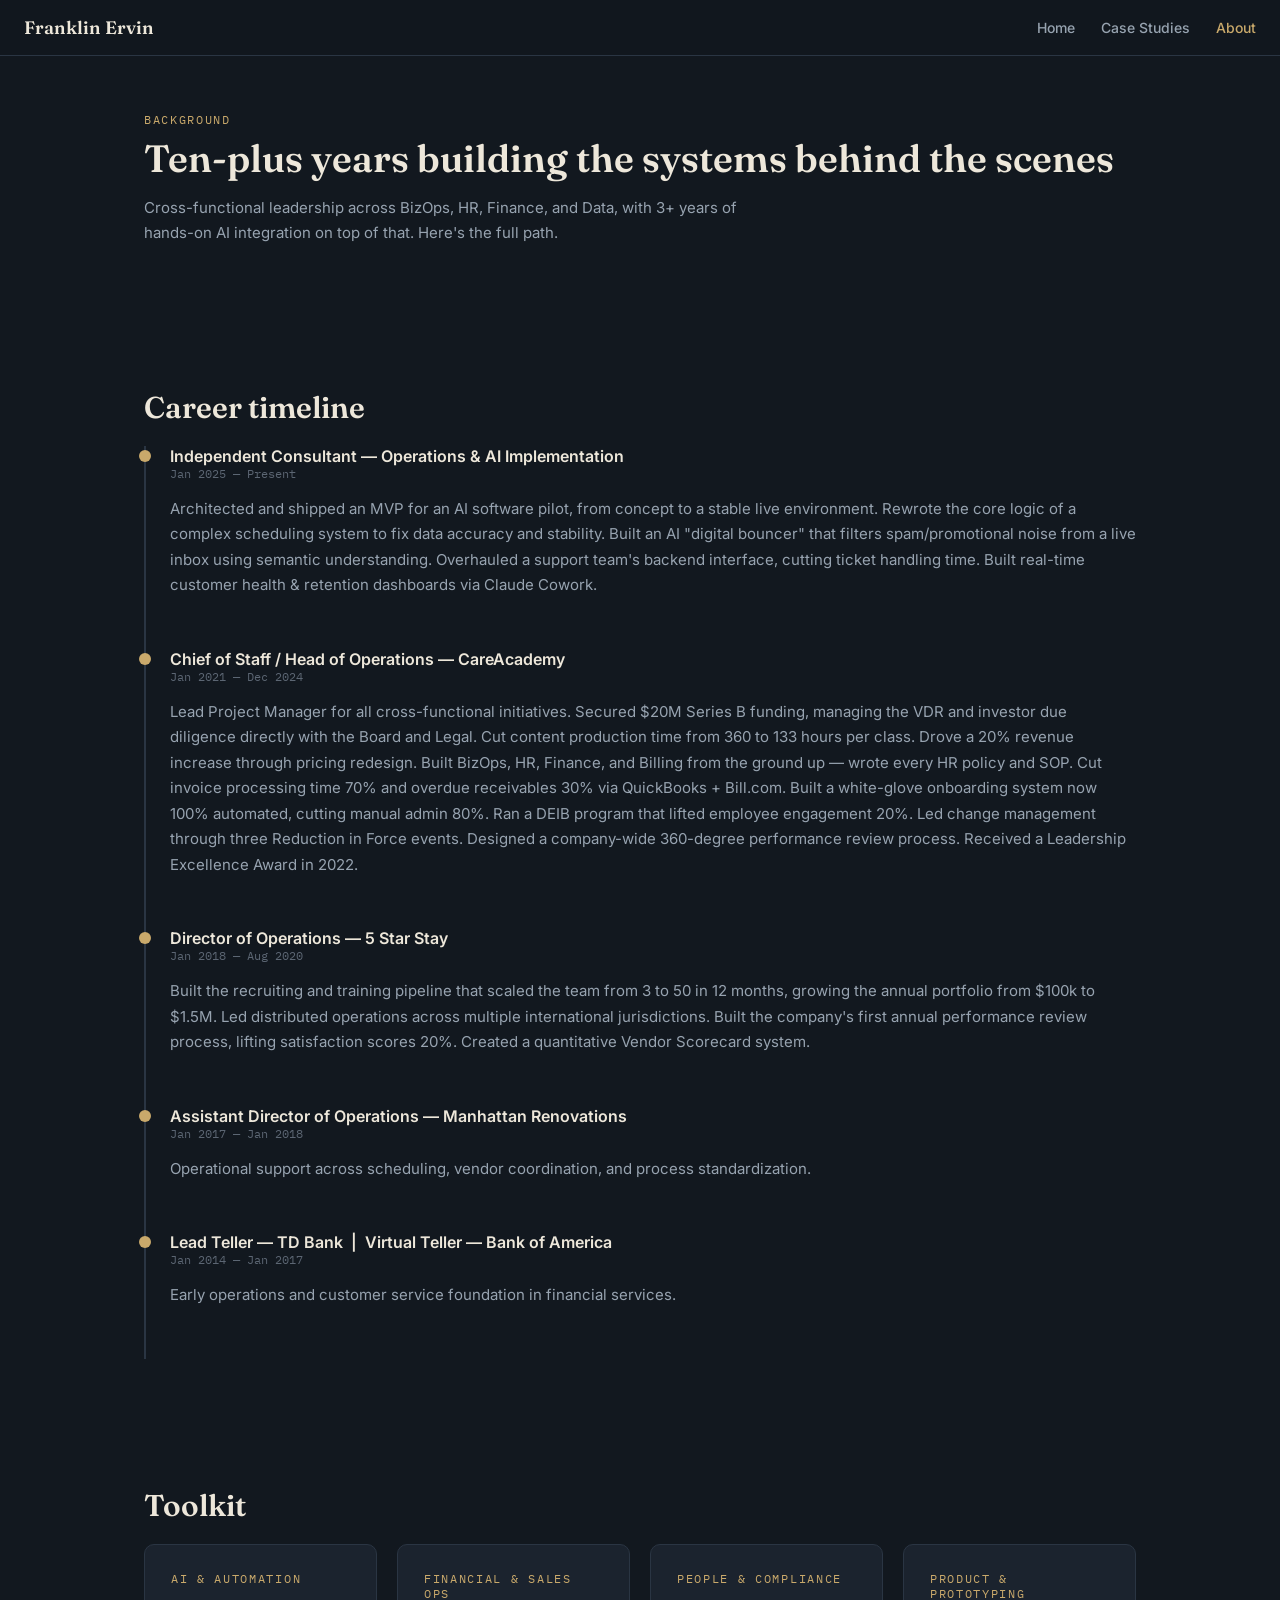
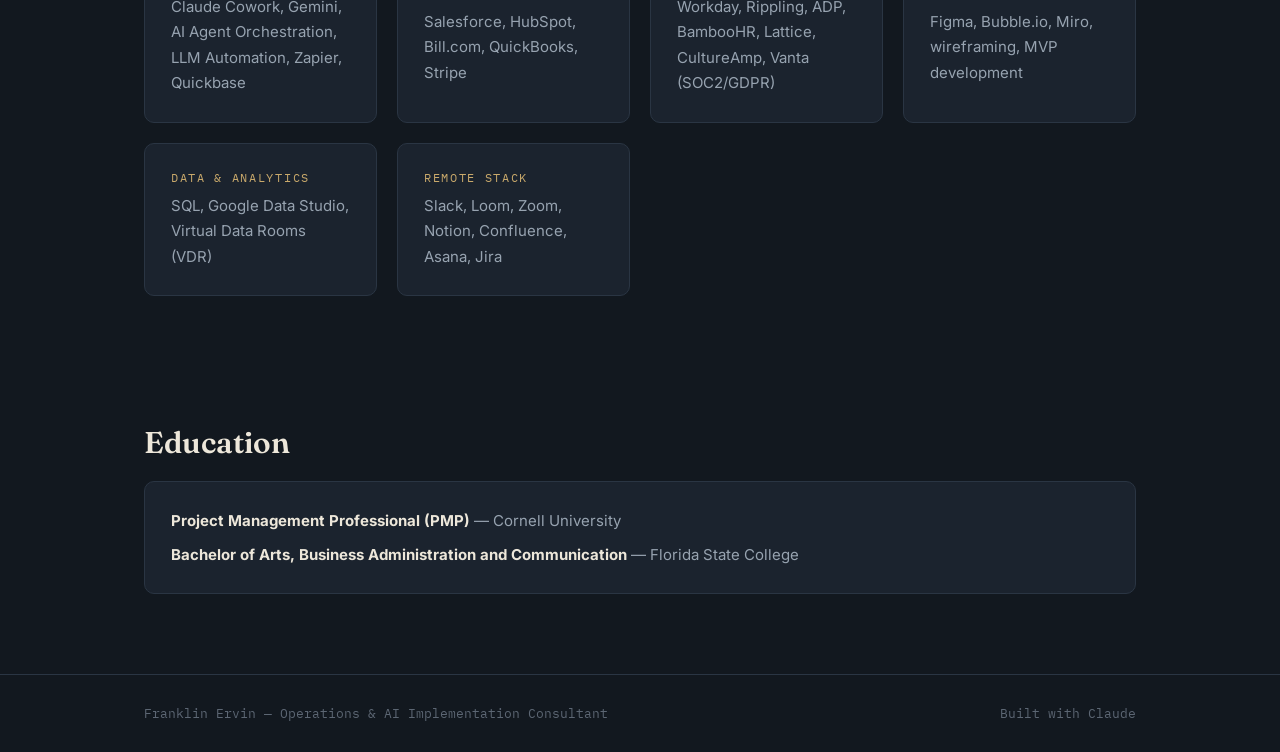
==== about.html @ b717e00a "Add files via upload" ====
<!DOCTYPE html>
<html lang="en">
<head>
<meta charset="UTF-8" />
<meta name="viewport" content="width=device-width, initial-scale=1.0" />
<title>About — Franklin Ervin</title>
<link rel="stylesheet" href="style.css" />
</head>
<body>

<nav class="nav">
  <div class="nav-inner">
    <a href="index.html" class="nav-name">Franklin Ervin</a>
    <div class="nav-links">
      <a href="index.html">Home</a>
      <a href="case-studies.html">Case Studies</a>
      <a href="about.html" class="active">About</a>
    </div>
  </div>
</nav>

<div class="wrap">

  <section style="padding-top: 56px;">
    <div class="eyebrow">Background</div>
    <h1 style="font-size: clamp(28px, 4vw, 38px);">Ten-plus years building the systems behind the scenes</h1>
    <p style="max-width: 620px; margin-top: 14px;">Cross-functional leadership across BizOps, HR, Finance, and Data, with 3+ years of hands-on AI integration on top of that. Here's the full path.</p>
  </section>

  <!-- Timeline -->
  <section>
    <h2>Career timeline</h2>

    <div class="timeline-item">
      <div class="timeline-role">Independent Consultant — Operations &amp; AI Implementation</div>
      <div class="timeline-dates">Jan 2025 &mdash; Present</div>
      <p>Architected and shipped an MVP for an AI software pilot, from concept to a stable live environment. Rewrote the core logic of a complex scheduling system to fix data accuracy and stability. Built an AI "digital bouncer" that filters spam/promotional noise from a live inbox using semantic understanding. Overhauled a support team's backend interface, cutting ticket handling time. Built real-time customer health &amp; retention dashboards via Claude Cowork.</p>
    </div>

    <div class="timeline-item">
      <div class="timeline-role">Chief of Staff / Head of Operations — CareAcademy</div>
      <div class="timeline-dates">Jan 2021 &mdash; Dec 2024</div>
      <p>Lead Project Manager for all cross-functional initiatives. Secured $20M Series B funding, managing the VDR and investor due diligence directly with the Board and Legal. Cut content production time from 360 to 133 hours per class. Drove a 20% revenue increase through pricing redesign. Built BizOps, HR, Finance, and Billing from the ground up &mdash; wrote every HR policy and SOP. Cut invoice processing time 70% and overdue receivables 30% via QuickBooks + Bill.com. Built a white-glove onboarding system now 100% automated, cutting manual admin 80%. Ran a DEIB program that lifted employee engagement 20%. Led change management through three Reduction in Force events. Designed a company-wide 360-degree performance review process. Received a Leadership Excellence Award in 2022.</p>
    </div>

    <div class="timeline-item">
      <div class="timeline-role">Director of Operations — 5 Star Stay</div>
      <div class="timeline-dates">Jan 2018 &mdash; Aug 2020</div>
      <p>Built the recruiting and training pipeline that scaled the team from 3 to 50 in 12 months, growing the annual portfolio from $100k to $1.5M. Led distributed operations across multiple international jurisdictions. Built the company's first annual performance review process, lifting satisfaction scores 20%. Created a quantitative Vendor Scorecard system.</p>
    </div>

    <div class="timeline-item">
      <div class="timeline-role">Assistant Director of Operations — Manhattan Renovations</div>
      <div class="timeline-dates">Jan 2017 &mdash; Jan 2018</div>
      <p>Operational support across scheduling, vendor coordination, and process standardization.</p>
    </div>

    <div class="timeline-item">
      <div class="timeline-role">Lead Teller — TD Bank &nbsp;|&nbsp; Virtual Teller — Bank of America</div>
      <div class="timeline-dates">Jan 2014 &mdash; Jan 2017</div>
      <p>Early operations and customer service foundation in financial services.</p>
    </div>
  </section>

  <!-- Toolkit -->
  <section>
    <h2>Toolkit</h2>
    <div style="display:grid; grid-template-columns: repeat(auto-fit, minmax(220px,1fr)); gap:20px;">
      <div class="card">
        <div class="eyebrow" style="margin-bottom:8px;">AI &amp; Automation</div>
        <p style="margin:0;">Claude Cowork, Gemini, AI Agent Orchestration, LLM Automation, Zapier, Quickbase</p>
      </div>
      <div class="card">
        <div class="eyebrow" style="margin-bottom:8px;">Financial &amp; Sales Ops</div>
        <p style="margin:0;">Salesforce, HubSpot, Bill.com, QuickBooks, Stripe</p>
      </div>
      <div class="card">
        <div class="eyebrow" style="margin-bottom:8px;">People &amp; Compliance</div>
        <p style="margin:0;">Workday, Rippling, ADP, BambooHR, Lattice, CultureAmp, Vanta (SOC2/GDPR)</p>
      </div>
      <div class="card">
        <div class="eyebrow" style="margin-bottom:8px;">Product &amp; Prototyping</div>
        <p style="margin:0;">Figma, Bubble.io, Miro, wireframing, MVP development</p>
      </div>
      <div class="card">
        <div class="eyebrow" style="margin-bottom:8px;">Data &amp; Analytics</div>
        <p style="margin:0;">SQL, Google Data Studio, Virtual Data Rooms (VDR)</p>
      </div>
      <div class="card">
        <div class="eyebrow" style="margin-bottom:8px;">Remote Stack</div>
        <p style="margin:0;">Slack, Loom, Zoom, Notion, Confluence, Asana, Jira</p>
      </div>
    </div>
  </section>

  <!-- Education -->
  <section style="padding-bottom: 80px;">
    <h2>Education</h2>
    <div class="card">
      <p style="margin:0 0 8px;"><strong style="color:var(--cream);">Project Management Professional (PMP)</strong> &mdash; Cornell University</p>
      <p style="margin:0;"><strong style="color:var(--cream);">Bachelor of Arts, Business Administration and Communication</strong> &mdash; Florida State College</p>
    </div>
  </section>

</div>

<footer>
  <div class="wrap" style="display:flex; justify-content:space-between; flex-wrap:wrap; gap:10px;">
    <span>Franklin Ervin — Operations &amp; AI Implementation Consultant</span>
    <span>Built with Claude</span>
  </div>
</footer>

</body>
</html>
---- style.css ----
@import url('https://fonts.googleapis.com/css2?family=Fraunces:opsz,wght@9..144,400;9..144,600&family=IBM+Plex+Mono:wght@400;600&family=Inter:wght@400;500;600&display=swap');

:root {
  --ink: #12181F;
  --panel: #1B232E;
  --border: #2A3543;
  --cream: #EDE7DA;
  --muted: #97A3B0;
  --dim: #5C6673;
  --brass: #C9A96B;
  --paper: #F3EEE2;
}

* { box-sizing: border-box; }

html, body {
  margin: 0;
  padding: 0;
  background: var(--ink);
  color: var(--cream);
  font-family: 'Inter', sans-serif;
}

a { color: inherit; }

.wrap {
  max-width: 1040px;
  margin: 0 auto;
  padding: 0 24px;
}

/* ---------- Nav ---------- */
.nav {
  border-bottom: 1px solid var(--border);
  position: sticky;
  top: 0;
  background: rgba(18, 24, 31, 0.92);
  backdrop-filter: blur(6px);
  z-index: 10;
}
.nav-inner {
  display: flex;
  align-items: center;
  justify-content: space-between;
  padding: 16px 24px;
}
.nav-name {
  font-family: 'Fraunces', serif;
  font-weight: 600;
  font-size: 18px;
  color: var(--cream);
  text-decoration: none;
}
.nav-links { display: flex; gap: 26px; }
.nav-links a {
  text-decoration: none;
  color: var(--muted);
  font-size: 14px;
  font-weight: 500;
}
.nav-links a:hover, .nav-links a.active { color: var(--brass); }

/* ---------- Buttons ---------- */
.btn {
  display: inline-flex;
  align-items: center;
  gap: 6px;
  padding: 10px 18px;
  border-radius: 6px;
  font-size: 14px;
  font-weight: 600;
  text-decoration: none;
  cursor: pointer;
  border: 1px solid var(--border);
}
.btn-primary { background: var(--brass); color: var(--ink); border: none; }
.btn-primary:hover { filter: brightness(1.08); }
.btn-ghost { background: transparent; color: var(--cream); }
.btn-ghost:hover { border-color: var(--brass); color: var(--brass); }

/* ---------- Sections ---------- */
section { padding: 64px 0; }
.eyebrow {
  font-family: 'IBM Plex Mono', monospace;
  font-size: 12px;
  letter-spacing: 0.14em;
  text-transform: uppercase;
  color: var(--brass);
  margin-bottom: 10px;
}
h1, h2, h3 { font-family: 'Fraunces', serif; font-weight: 600; margin: 0; }
h1 { font-size: clamp(32px, 5vw, 46px); line-height: 1.15; }
h2 { font-size: clamp(24px, 3.5vw, 30px); margin-bottom: 20px; }
p { color: var(--muted); line-height: 1.7; font-size: 15px; }

/* ---------- Cards ---------- */
.card {
  background: var(--panel);
  border: 1px solid var(--border);
  border-radius: 10px;
  padding: 26px;
}

/* ---------- Metric grid ---------- */
.metric-grid {
  display: grid;
  grid-template-columns: repeat(auto-fit, minmax(200px, 1fr));
  gap: 16px;
}
.metric {
  background: var(--panel);
  border: 1px solid var(--border);
  border-left: 3px solid var(--brass);
  border-radius: 8px;
  padding: 20px;
}
.metric-num {
  font-family: 'IBM Plex Mono', monospace;
  font-size: 26px;
  font-weight: 600;
  color: var(--cream);
}
.metric-label { color: var(--muted); font-size: 13px; margin-top: 4px; }

/* ---------- Embeds ---------- */
.embed-frame {
  width: 100%;
  border: 1px solid var(--border);
  border-radius: 10px;
  overflow: hidden;
  background: var(--ink);
}
.embed-frame iframe { width: 100%; border: none; display: block; }

/* ---------- Case study ---------- */
.star-row { display: grid; grid-template-columns: 110px 1fr; gap: 4px 20px; margin-bottom: 10px; }
.star-label {
  font-family: 'IBM Plex Mono', monospace;
  font-size: 12px;
  letter-spacing: 0.08em;
  color: var(--brass);
  text-transform: uppercase;
  padding-top: 2px;
}
.diagram-img {
  width: 100%;
  border-radius: 8px;
  border: 1px solid var(--border);
  margin: 18px 0;
}
.tag {
  display: inline-block;
  background: var(--ink);
  border: 1px solid var(--border);
  border-radius: 20px;
  padding: 4px 12px;
  font-size: 12px;
  font-family: 'IBM Plex Mono', monospace;
  color: var(--muted);
  margin: 0 6px 6px 0;
}

/* ---------- Timeline ---------- */
.timeline-item {
  border-left: 2px solid var(--border);
  padding-left: 24px;
  padding-bottom: 36px;
  position: relative;
}
.timeline-item::before {
  content: "";
  position: absolute;
  left: -7px;
  top: 4px;
  width: 12px;
  height: 12px;
  border-radius: 50%;
  background: var(--brass);
}
.timeline-role { font-weight: 600; color: var(--cream); font-size: 16px; }
.timeline-dates {
  font-family: 'IBM Plex Mono', monospace;
  font-size: 12px;
  color: var(--dim);
  margin-bottom: 8px;
}

footer {
  border-top: 1px solid var(--border);
  padding: 30px 0;
  color: var(--dim);
  font-size: 13px;
  font-family: 'IBM Plex Mono', monospace;
}

@media (max-width: 640px) {
  .nav-links { gap: 14px; }
  .nav-links a { font-size: 12px; }
  .star-row { grid-template-columns: 1fr; }
}
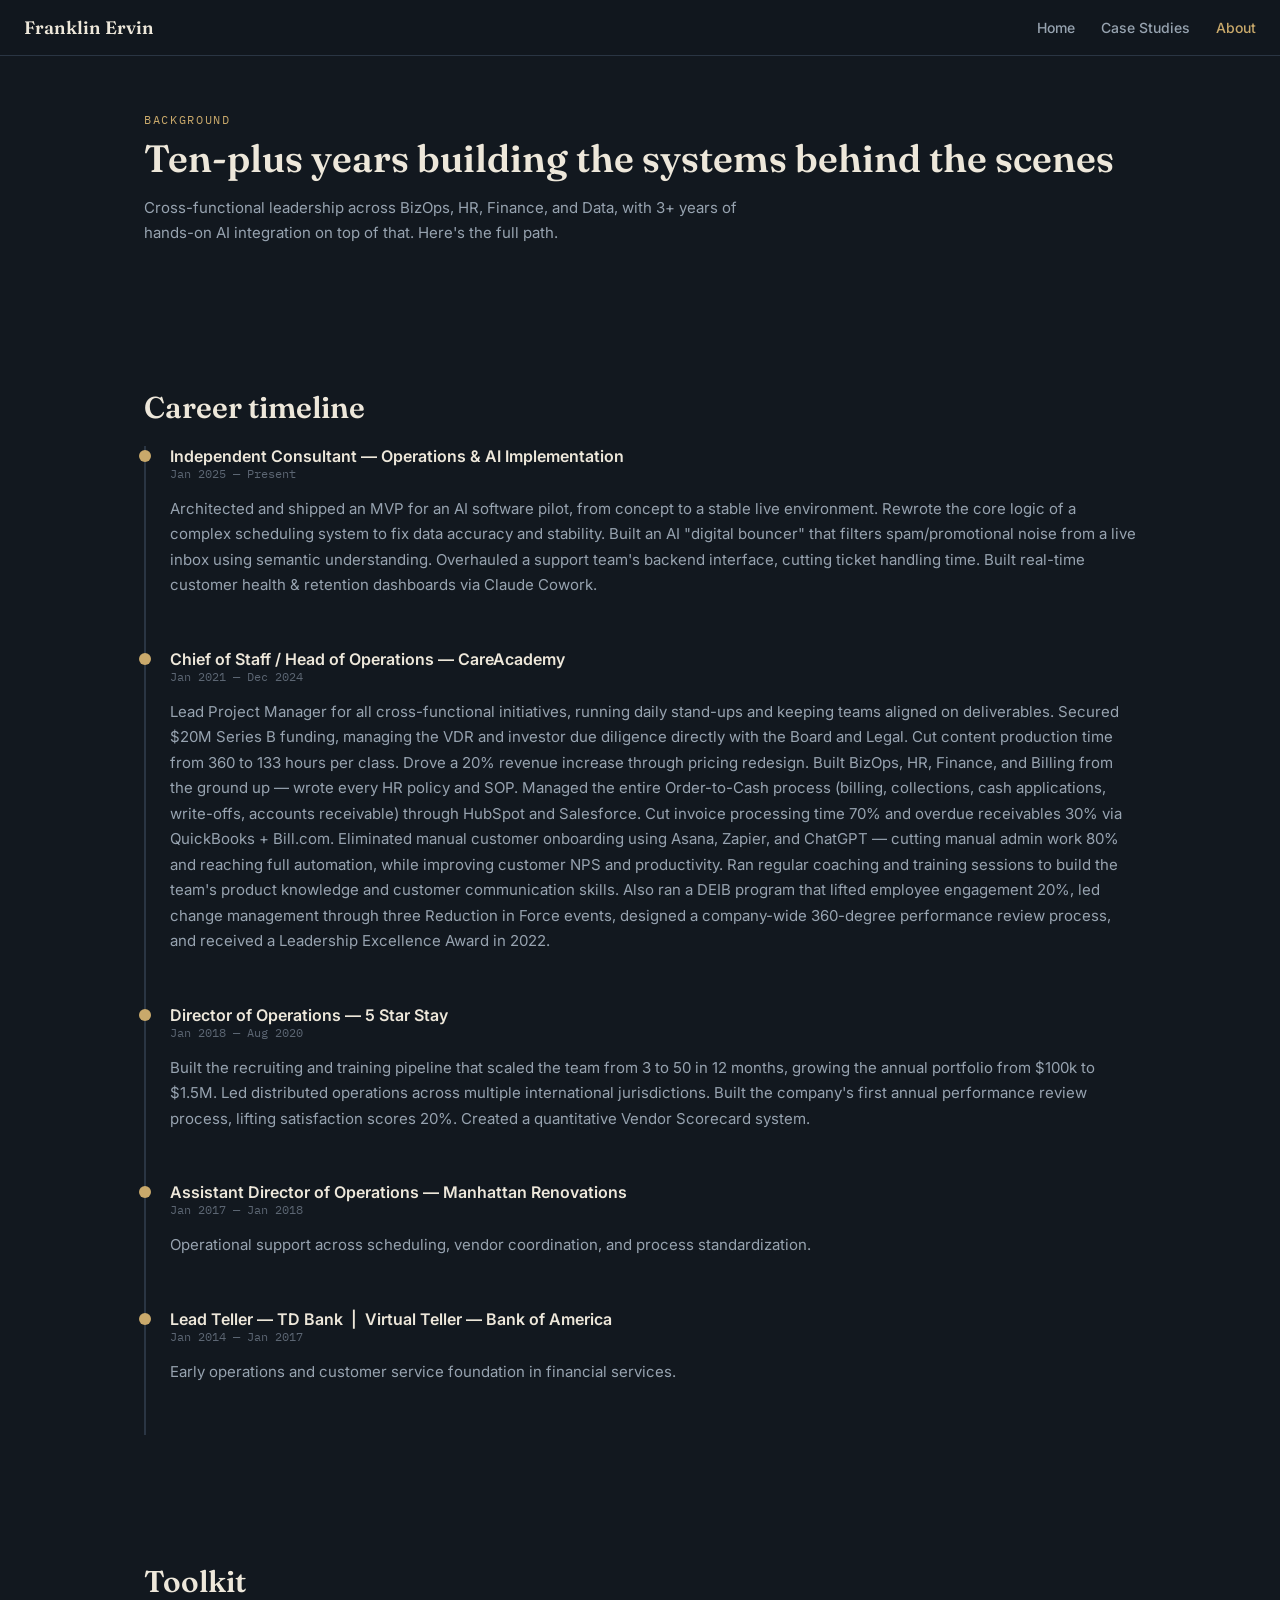
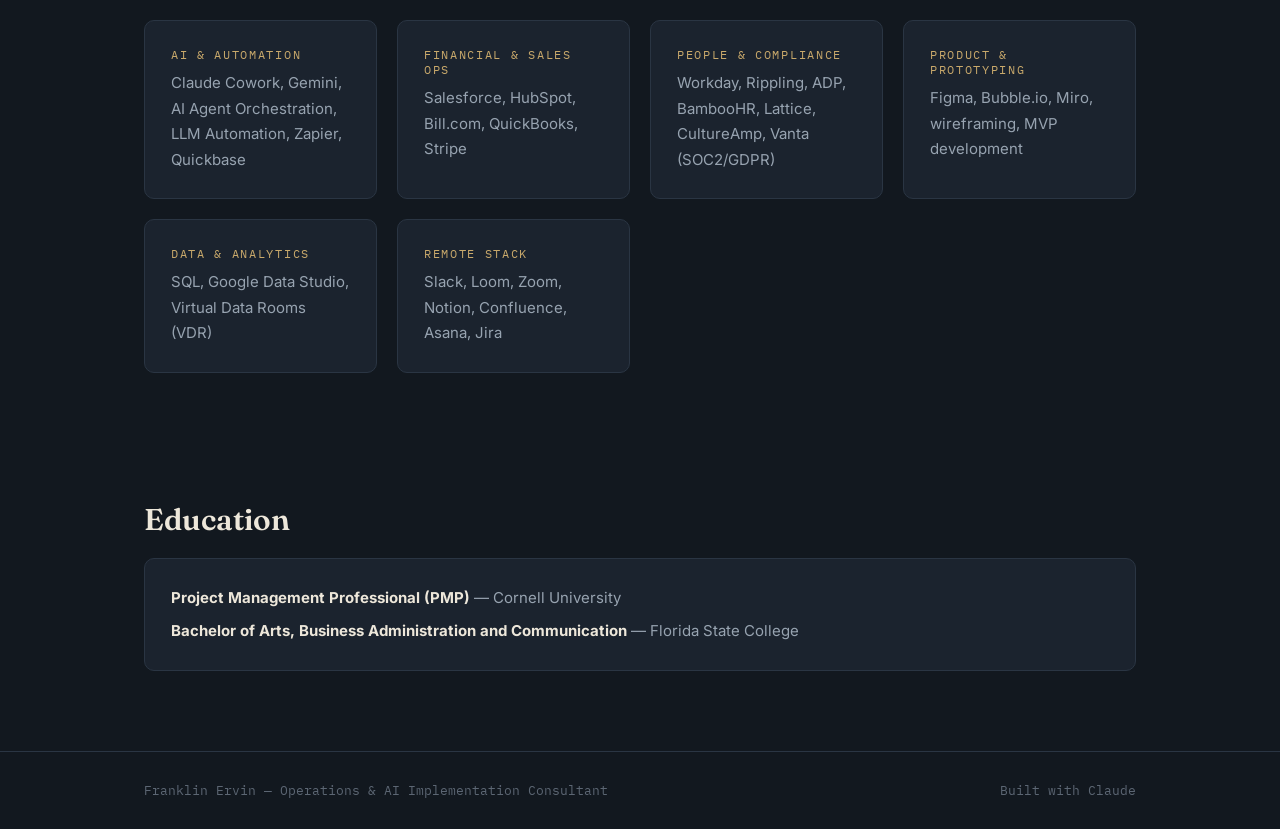
==== commit 855b0faf: "Update about.html" ====
--- a/about.html
+++ b/about.html
@@ -40,7 +40,7 @@
     <div class="timeline-item">
       <div class="timeline-role">Chief of Staff / Head of Operations — CareAcademy</div>
       <div class="timeline-dates">Jan 2021 &mdash; Dec 2024</div>
-      <p>Lead Project Manager for all cross-functional initiatives. Secured $20M Series B funding, managing the VDR and investor due diligence directly with the Board and Legal. Cut content production time from 360 to 133 hours per class. Drove a 20% revenue increase through pricing redesign. Built BizOps, HR, Finance, and Billing from the ground up &mdash; wrote every HR policy and SOP. Cut invoice processing time 70% and overdue receivables 30% via QuickBooks + Bill.com. Built a white-glove onboarding system now 100% automated, cutting manual admin 80%. Ran a DEIB program that lifted employee engagement 20%. Led change management through three Reduction in Force events. Designed a company-wide 360-degree performance review process. Received a Leadership Excellence Award in 2022.</p>
+      <p>Lead Project Manager for all cross-functional initiatives, running daily stand-ups and keeping teams aligned on deliverables. Secured $20M Series B funding, managing the VDR and investor due diligence directly with the Board and Legal. Cut content production time from 360 to 133 hours per class. Drove a 20% revenue increase through pricing redesign. Built BizOps, HR, Finance, and Billing from the ground up &mdash; wrote every HR policy and SOP. Managed the entire Order-to-Cash process (billing, collections, cash applications, write-offs, accounts receivable) through HubSpot and Salesforce. Cut invoice processing time 70% and overdue receivables 30% via QuickBooks + Bill.com. Eliminated manual customer onboarding using Asana, Zapier, and ChatGPT — cutting manual admin work 80% and reaching full automation, while improving customer NPS and productivity. Ran regular coaching and training sessions to build the team's product knowledge and customer communication skills. Also ran a DEIB program that lifted employee engagement 20%, led change management through three Reduction in Force events, designed a company-wide 360-degree performance review process, and received a Leadership Excellence Award in 2022.</p>
     </div>
 
     <div class="timeline-item">
